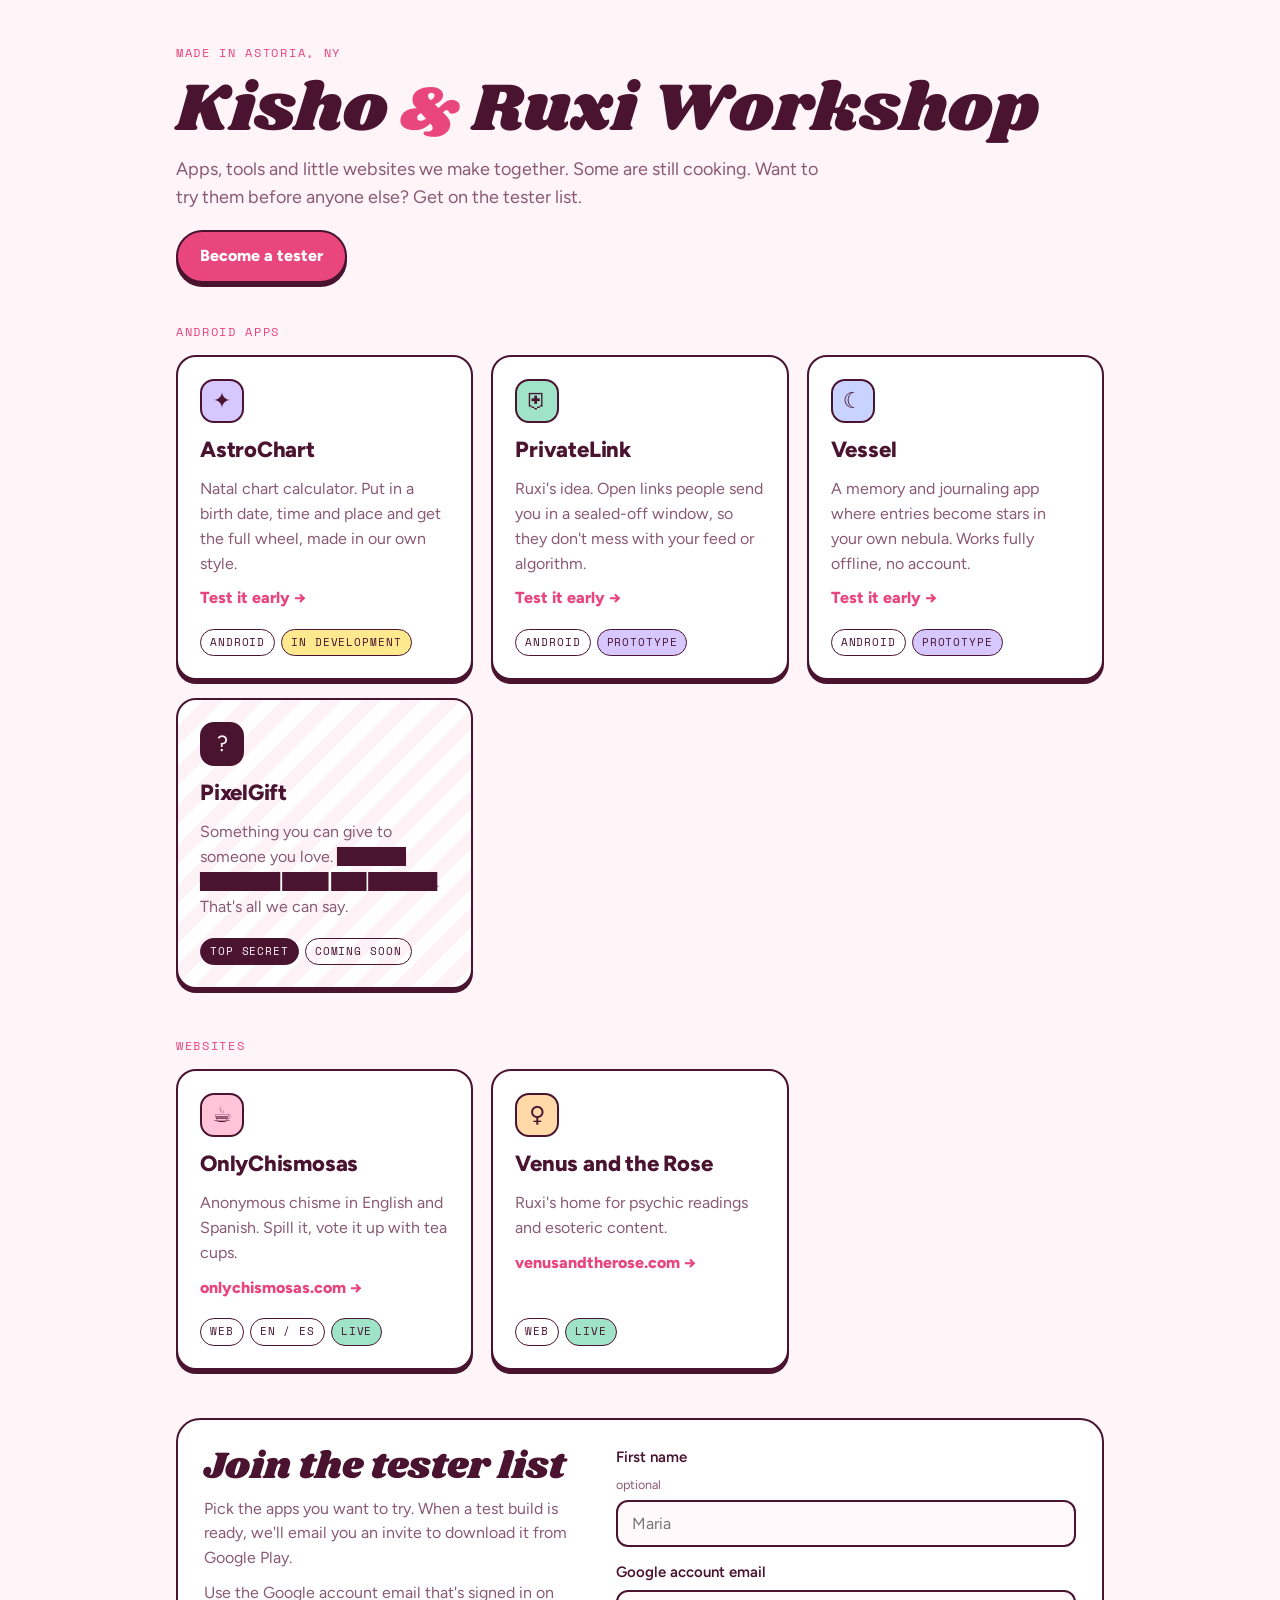
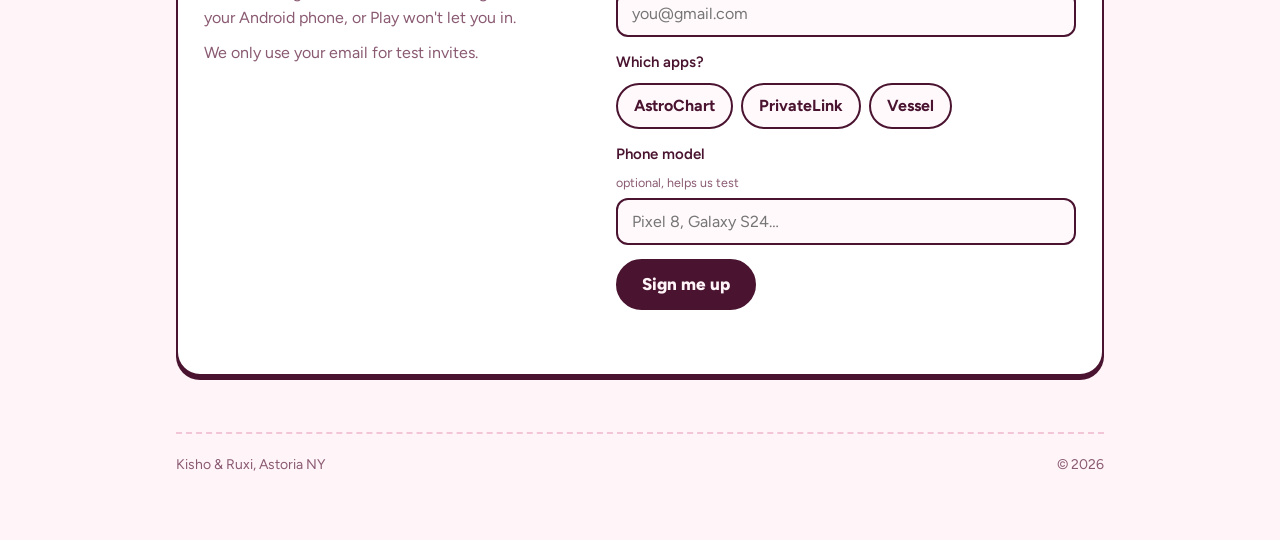
==== index.html @ e6d8a75a "Kisho & Ruxi Workshop: homepage, tester sign-up, secret page for Ruxi Co-Authored-By: Claude Opus 5." ====
<!doctype html>
<html lang="en">
<head>
<meta charset="utf-8">
<meta name="viewport" content="width=device-width, initial-scale=1, viewport-fit=cover">
<title>Kisho &amp; Ruxi Workshop</title>
<meta name="description" content="Apps, tools and websites made by Kisho and Ruxi in Astoria, NY. Sign up to test our apps.">
<meta property="og:title" content="Kisho &amp; Ruxi Workshop">
<meta property="og:description" content="Apps, tools and websites we make together. Join the tester list.">
<link rel="preconnect" href="https://fonts.googleapis.com">
<link rel="preconnect" href="https://fonts.gstatic.com" crossorigin>
<link rel="stylesheet" href="https://fonts.googleapis.com/css2?family=Shrikhand&family=Figtree:wght@400;600;800&family=Space+Mono:wght@400;700&display=swap">
<link rel="icon" href="data:image/svg+xml,%3Csvg xmlns='http://www.w3.org/2000/svg' viewBox='0 0 100 100'%3E%3Ctext y='.9em' font-size='90'%3E%E2%9C%A8%3C/text%3E%3C/svg%3E">
<style>
/* Layout: shop-sign header, two grids of project tickets (apps, websites), then the tester sign-up form. */
:root{
  --bg:#fff4f7; --surface:#ffffff; --ink:#4a1430; --muted:#8a5a72; --line:#f2c6d6;
  --rose:#e8467c; --mint:#9fe3c9; --lemon:#ffe98f; --lilac:#d7c7ff; --sky:#c8d4ff; --blush:#ffc4d8;
  --on-chip:#4a1430; --field:#fff9fb;
  --display:"Shrikhand", Georgia, serif;
  --body:"Figtree", system-ui, -apple-system, "Segoe UI", sans-serif;
  --mono:"Space Mono", ui-monospace, Menlo, monospace;
}
@media (prefers-color-scheme: dark){
  :root:not([data-theme="light"]){ --bg:#22101b; --surface:#2e1625; --ink:#ffe3ec; --muted:#c9a0b4; --line:#4d2a3d; --field:#26121f; color-scheme:dark }
}
:root[data-theme="dark"]{ --bg:#22101b; --surface:#2e1625; --ink:#ffe3ec; --muted:#c9a0b4; --line:#4d2a3d; --field:#26121f; color-scheme:dark }
*{box-sizing:border-box}
body{margin:0; background:var(--bg); color:var(--ink); font:16px/1.55 var(--body)}
.wrap{max-width:960px; margin:0 auto; padding-left:max(16px, env(safe-area-inset-left,0px)); padding-right:max(16px, env(safe-area-inset-right,0px)); padding-block:44px 64px}
header{display:flex; flex-direction:column; gap:12px; margin-bottom:40px}
.kicker{font-family:var(--mono); font-size:12px; text-transform:uppercase; letter-spacing:.14em; color:var(--rose)}
h1{font-family:var(--display); font-weight:400; font-size:clamp(40px,10vw,68px); line-height:1.02; margin:0; text-wrap:balance}
h1 .amp{color:var(--rose)}
.lede{max-width:54ch; color:var(--muted); font-size:18px; margin:0}
.cta{align-self:flex-start; margin-top:6px; text-decoration:none; background:var(--rose); color:#fff; font-weight:800; border:2px solid var(--ink); border-radius:999px; padding:12px 22px; box-shadow:0 4px 0 var(--ink)}
.cta:active{transform:translateY(3px); box-shadow:0 1px 0 var(--ink)}
section+section{margin-top:48px}
.sectionlabel{font-family:var(--mono); font-size:12px; text-transform:uppercase; letter-spacing:.14em; color:var(--rose); margin:0 0 14px}
.grid{display:grid; grid-template-columns:repeat(auto-fill,minmax(260px,1fr)); gap:18px}
.ticket{background:var(--surface); border:2px solid var(--ink); border-radius:20px; padding:22px; display:flex; flex-direction:column; gap:10px; min-width:0; box-shadow:0 4px 0 var(--ink)}
.swatch{width:44px; height:44px; border-radius:14px; border:2px solid var(--ink); display:grid; place-items:center; font-size:22px; color:var(--on-chip)}
.ticket h2{margin:0; font-size:22px; font-weight:800; letter-spacing:-.01em}
.ticket p{margin:0; color:var(--muted)}
.ticket a.go{color:var(--rose); font-weight:800; text-decoration:none; align-self:flex-start}
.ticket a.go:hover{text-decoration:underline}
.tags{display:flex; flex-wrap:wrap; gap:6px; margin-top:auto; padding-top:8px}
.tag{font-family:var(--mono); font-size:11px; text-transform:uppercase; letter-spacing:.08em; padding:4px 9px; border-radius:999px; border:1.5px solid var(--ink)}
.tag.s-dev{background:var(--lemon); color:var(--on-chip)}
.tag.s-proto{background:var(--lilac); color:var(--on-chip)}
.tag.s-live{background:var(--mint); color:var(--on-chip)}
.tag.s-secret{background:var(--ink); color:var(--bg)}
.ticket.secret{background-image:repeating-linear-gradient(-45deg, transparent 0 14px, color-mix(in srgb, var(--rose) 7%, transparent) 14px 28px)}
.redact{color:var(--ink); letter-spacing:-1px; user-select:none}

/* tester form */
.signup{background:var(--surface); border:2px solid var(--ink); border-radius:24px; padding:26px; box-shadow:0 4px 0 var(--ink); display:grid; grid-template-columns:1fr 1.2fr; gap:28px}
.signup h2{font-family:var(--display); font-weight:400; font-size:clamp(28px,6vw,38px); line-height:1.08; margin:0 0 10px; text-wrap:balance}
.signup .about p{margin:0 0 10px; color:var(--muted)}
.signup .about p:last-child{margin:0}
form{display:flex; flex-direction:column; gap:14px; min-width:0}
label.f{display:flex; flex-direction:column; gap:6px; font-weight:600; font-size:15px}
label.f small{font-weight:400; color:var(--muted)}
input[type=text],input[type=email]{font:16px var(--body); padding:12px 14px; border-radius:12px; border:2px solid var(--ink); background:var(--field); color:var(--ink); width:100%}
input:focus-visible,.pick input:focus-visible+span,button:focus-visible,a:focus-visible{outline:3px solid var(--rose); outline-offset:2px}
fieldset{border:0; padding:0; margin:0; display:flex; flex-direction:column; gap:8px}
legend{font-weight:600; font-size:15px; margin-bottom:8px; padding:0}
.picks{display:flex; flex-wrap:wrap; gap:8px}
.pick{position:relative}
.pick input{position:absolute; opacity:0; inset:0; margin:0; cursor:pointer}
.pick span{display:inline-block; padding:9px 16px; border-radius:999px; border:2px solid var(--ink); font-weight:700; background:var(--field)}
.pick input:checked+span{background:var(--rose); color:#fff}
.submit{font:800 17px/1 var(--body); background:var(--ink); color:var(--bg); border:2px solid var(--ink); border-radius:999px; padding:15px 24px; cursor:pointer; align-self:flex-start}
.submit[disabled]{opacity:.6; cursor:wait}
.msg{margin:0; font-weight:600; min-height:1.5em}
.msg.ok{color:var(--rose)}
.msg.err{color:#b4233c}
.hp{position:absolute; left:-9999px; width:1px; height:1px; overflow:hidden}
@media (max-width:720px){ .signup{grid-template-columns:1fr; gap:18px; padding:22px} }

footer{margin-top:56px; padding-top:20px; border-top:2px dashed var(--line); color:var(--muted); font-size:14px; display:flex; justify-content:space-between; flex-wrap:wrap; gap:8px}
</style>
</head>
<body>
<div class="wrap">
  <header>
    <span class="kicker">Made in Astoria, NY</span>
    <h1>Kisho <span class="amp">&amp;</span> Ruxi Workshop</h1>
    <p class="lede">Apps, tools and little websites we make together. Some are still cooking. Want to try them before anyone else? Get on the tester list.</p>
    <a class="cta" href="#testers">Become a tester</a>
  </header>

  <section>
    <p class="sectionlabel">Android apps</p>
    <div class="grid">
      <article class="ticket">
        <div class="swatch" style="background:var(--lilac)">✦</div>
        <h2>AstroChart</h2>
        <p>Natal chart calculator. Put in a birth date, time and place and get the full wheel, made in our own style.</p>
        <a class="go" href="#testers" data-app="AstroChart">Test it early →</a>
        <div class="tags"><span class="tag">Android</span><span class="tag s-dev">In development</span></div>
      </article>
      <article class="ticket">
        <div class="swatch" style="background:var(--mint)">⛨</div>
        <h2>PrivateLink</h2>
        <p>Ruxi's idea. Open links people send you in a sealed-off window, so they don't mess with your feed or algorithm.</p>
        <a class="go" href="#testers" data-app="PrivateLink">Test it early →</a>
        <div class="tags"><span class="tag">Android</span><span class="tag s-proto">Prototype</span></div>
      </article>
      <article class="ticket">
        <div class="swatch" style="background:var(--sky)">☾</div>
        <h2>Vessel</h2>
        <p>A memory and journaling app where entries become stars in your own nebula. Works fully offline, no account.</p>
        <a class="go" href="#testers" data-app="Vessel">Test it early →</a>
        <div class="tags"><span class="tag">Android</span><span class="tag s-proto">Prototype</span></div>
      </article>
      <article class="ticket secret">
        <div class="swatch" style="background:var(--ink); color:var(--bg)">?</div>
        <h2>PixelGift</h2>
        <p>Something you can give to someone you love. <span class="redact">██████ ███████ ████</span> <span class="redact">███ ██████</span>. That's all we can say.</p>
        <div class="tags"><span class="tag s-secret">Top secret</span><span class="tag">Coming soon</span></div>
      </article>
    </div>
  </section>

  <section>
    <p class="sectionlabel">Websites</p>
    <div class="grid">
      <article class="ticket">
        <div class="swatch" style="background:var(--blush)">☕</div>
        <h2>OnlyChismosas</h2>
        <p>Anonymous chisme in English and Spanish. Spill it, vote it up with tea cups.</p>
        <a class="go" href="https://onlychismosas.com" target="_blank" rel="noopener">onlychismosas.com →</a>
        <div class="tags"><span class="tag">Web</span><span class="tag">EN / ES</span><span class="tag s-live">Live</span></div>
      </article>
      <article class="ticket">
        <div class="swatch" style="background:#ffd9a8">♀</div>
        <h2>Venus and the Rose</h2>
        <p>Ruxi's home for psychic readings and esoteric content.</p>
        <a class="go" href="https://venusandtherose.com" target="_blank" rel="noopener">venusandtherose.com →</a>
        <div class="tags"><span class="tag">Web</span><span class="tag s-live">Live</span></div>
      </article>
    </div>
  </section>

  <section id="testers">
    <div class="signup">
      <div class="about">
        <h2>Join the tester list</h2>
        <p>Pick the apps you want to try. When a test build is ready, we'll email you an invite to download it from Google Play.</p>
        <p>Use the Google account email that's signed in on your Android phone, or Play won't let you in.</p>
        <p>We only use your email for test invites.</p>
      </div>
      <form id="signup" novalidate>
        <label class="f" for="name">First name <small>optional</small>
          <input type="text" id="name" name="name" maxlength="80" autocomplete="given-name" placeholder="Maria">
        </label>
        <label class="f" for="email">Google account email
          <input type="email" id="email" name="email" maxlength="200" autocomplete="email" placeholder="you@gmail.com" required>
        </label>
        <fieldset>
          <legend>Which apps?</legend>
          <div class="picks">
            <label class="pick"><input type="checkbox" id="app-astrochart" name="apps" value="AstroChart"><span>AstroChart</span></label>
            <label class="pick"><input type="checkbox" id="app-privatelink" name="apps" value="PrivateLink"><span>PrivateLink</span></label>
            <label class="pick"><input type="checkbox" id="app-vessel" name="apps" value="Vessel"><span>Vessel</span></label>
          </div>
        </fieldset>
        <label class="f" for="device">Phone model <small>optional, helps us test</small>
          <input type="text" id="device" name="device" maxlength="40" placeholder="Pixel 8, Galaxy S24…">
        </label>
        <div class="hp" aria-hidden="true"><label for="website">Website</label><input type="text" id="website" name="website" tabindex="-1" autocomplete="off"></div>
        <button class="submit" type="submit" id="submit">Sign me up</button>
        <p class="msg" id="msg" role="status"></p>
      </form>
    </div>
  </section>

  <footer>
    <span>Kisho &amp; Ruxi, Astoria NY</span>
    <span>© <span id="yr"></span></span>
  </footer>
</div>

<script src="config.js"></script>
<script>
document.getElementById('yr').textContent = new Date().getFullYear();

// "Test it early" links pre-check that app
document.querySelectorAll('a[data-app]').forEach(a => a.addEventListener('click', () => {
  const box = document.querySelector(`input[name=apps][value="${a.dataset.app}"]`);
  if (box) box.checked = true;
}));

const form = document.getElementById('signup'), msg = document.getElementById('msg'), btn = document.getElementById('submit');
const say = (t, cls) => { msg.textContent = t; msg.className = 'msg ' + (cls || ''); };

form.addEventListener('submit', async (e) => {
  e.preventDefault();
  if (form.website.value) { say("You're on the list. Thank you!", 'ok'); return; } // bot trap
  const email = form.email.value.trim().toLowerCase();
  const apps = [...form.querySelectorAll('input[name=apps]:checked')].map(b => b.value);
  if (!/^[^@\s]+@[^@\s]+\.[^@\s]+$/.test(email)) { say('Check your email address, it looks incomplete.', 'err'); form.email.focus(); return; }
  if (!apps.length) { say('Pick at least one app to test.', 'err'); return; }
  const cfg = window.WS_CONFIG || {};
  btn.disabled = true; btn.textContent = 'Signing you up…'; say('');
  try {
    const res = await fetch(cfg.SUPABASE_URL + '/rest/v1/testers', {
      method: 'POST',
      headers: { 'apikey': cfg.SUPABASE_ANON_KEY, 'Authorization': 'Bearer ' + cfg.SUPABASE_ANON_KEY, 'Content-Type': 'application/json', 'Prefer': 'return=minimal' },
      body: JSON.stringify({ email, apps, name: form.name.value.trim() || null, device: form.device.value.trim() || null })
    });
    if (res.ok) { form.reset(); say("You're on the list! Watch your email for an invite. 💌", 'ok'); }
    else if (res.status === 409) { say("You're already on the list with that email.", 'ok'); }
    else { say("Sign-up didn't go through. Try again in a minute.", 'err'); }
  } catch (err) {
    say("Couldn't reach the sign-up list. Check your connection and try again.", 'err');
  } finally {
    btn.disabled = false; btn.textContent = 'Sign me up';
  }
});
</script>
</body>
</html>
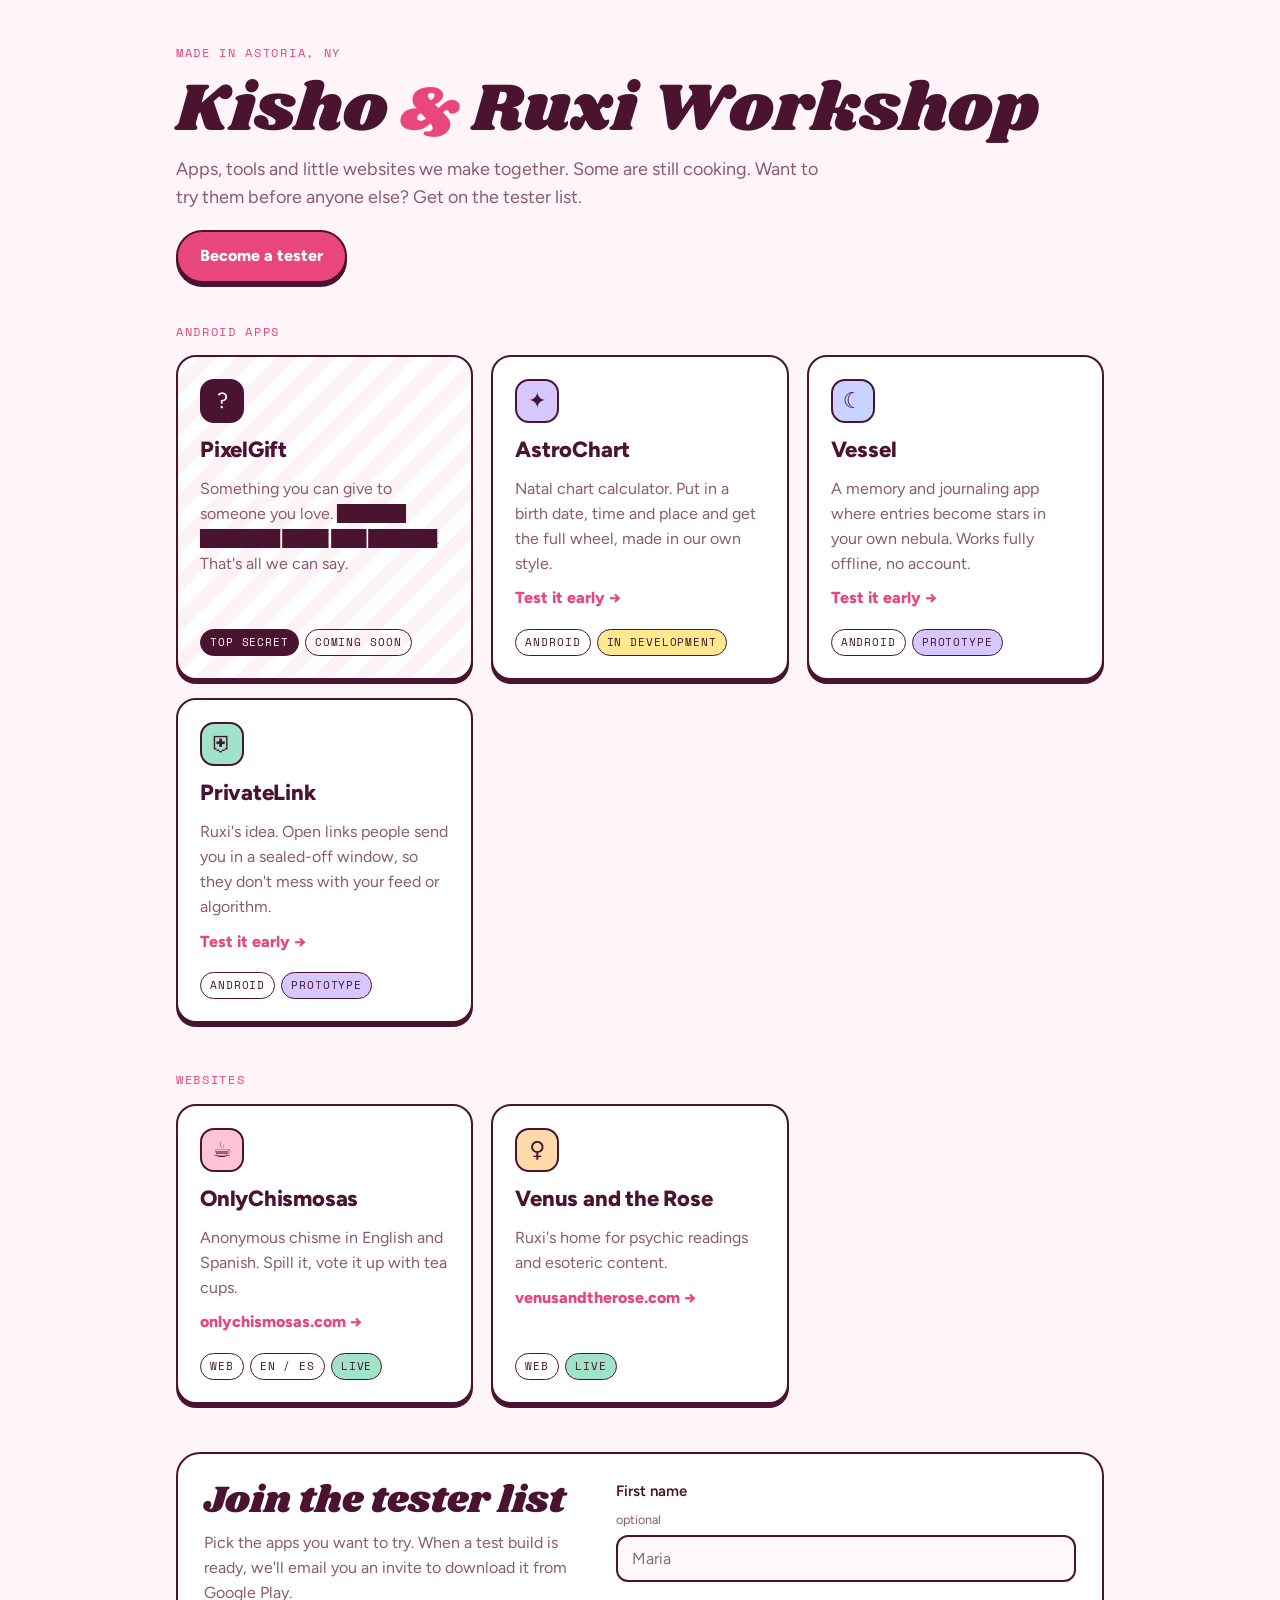
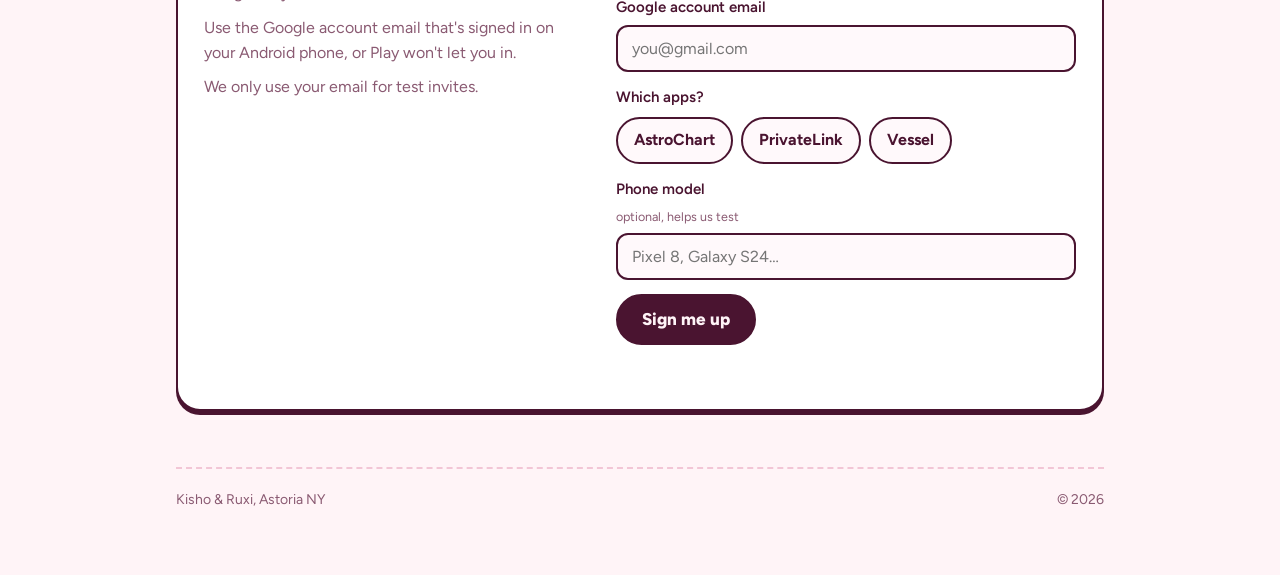
==== commit 9b750c4d: "Order apps by release: PixelGift, AstroChart, Vessel, PrivateLink Co-Authored-By: Claude Opus 5.5 <n" ====
--- a/index.html
+++ b/index.html
@@ -93,6 +93,12 @@
   <section>
     <p class="sectionlabel">Android apps</p>
     <div class="grid">
+      <article class="ticket secret">
+        <div class="swatch" style="background:var(--ink); color:var(--bg)">?</div>
+        <h2>PixelGift</h2>
+        <p>Something you can give to someone you love. <span class="redact">██████ ███████ ████</span> <span class="redact">███ ██████</span>. That's all we can say.</p>
+        <div class="tags"><span class="tag s-secret">Top secret</span><span class="tag">Coming soon</span></div>
+      </article>
       <article class="ticket">
         <div class="swatch" style="background:var(--lilac)">✦</div>
         <h2>AstroChart</h2>
@@ -101,24 +107,18 @@
         <div class="tags"><span class="tag">Android</span><span class="tag s-dev">In development</span></div>
       </article>
       <article class="ticket">
+        <div class="swatch" style="background:var(--sky)">☾</div>
+        <h2>Vessel</h2>
+        <p>A memory and journaling app where entries become stars in your own nebula. Works fully offline, no account.</p>
+        <a class="go" href="#testers" data-app="Vessel">Test it early →</a>
+        <div class="tags"><span class="tag">Android</span><span class="tag s-proto">Prototype</span></div>
+      </article>
+      <article class="ticket">
         <div class="swatch" style="background:var(--mint)">⛨</div>
         <h2>PrivateLink</h2>
         <p>Ruxi's idea. Open links people send you in a sealed-off window, so they don't mess with your feed or algorithm.</p>
         <a class="go" href="#testers" data-app="PrivateLink">Test it early →</a>
         <div class="tags"><span class="tag">Android</span><span class="tag s-proto">Prototype</span></div>
-      </article>
-      <article class="ticket">
-        <div class="swatch" style="background:var(--sky)">☾</div>
-        <h2>Vessel</h2>
-        <p>A memory and journaling app where entries become stars in your own nebula. Works fully offline, no account.</p>
-        <a class="go" href="#testers" data-app="Vessel">Test it early →</a>
-        <div class="tags"><span class="tag">Android</span><span class="tag s-proto">Prototype</span></div>
-      </article>
-      <article class="ticket secret">
-        <div class="swatch" style="background:var(--ink); color:var(--bg)">?</div>
-        <h2>PixelGift</h2>
-        <p>Something you can give to someone you love. <span class="redact">██████ ███████ ████</span> <span class="redact">███ ██████</span>. That's all we can say.</p>
-        <div class="tags"><span class="tag s-secret">Top secret</span><span class="tag">Coming soon</span></div>
       </article>
     </div>
   </section>
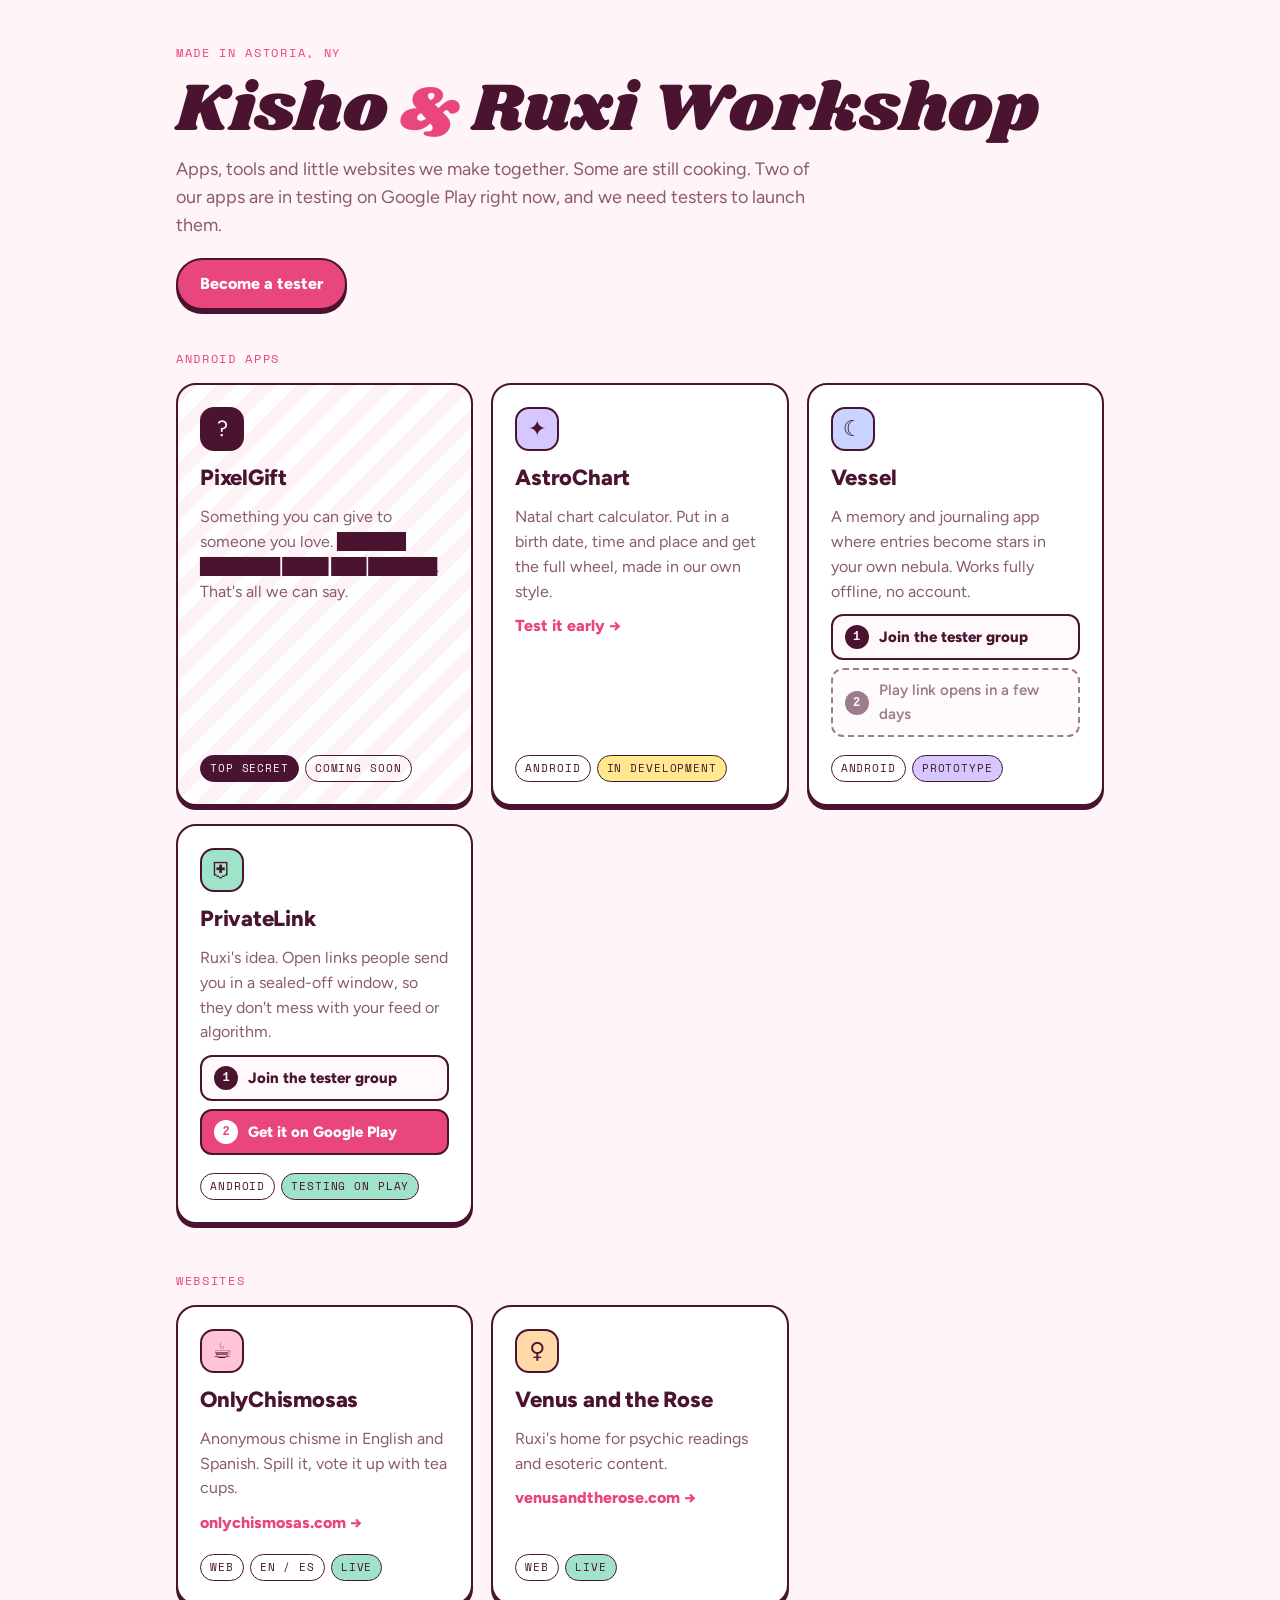
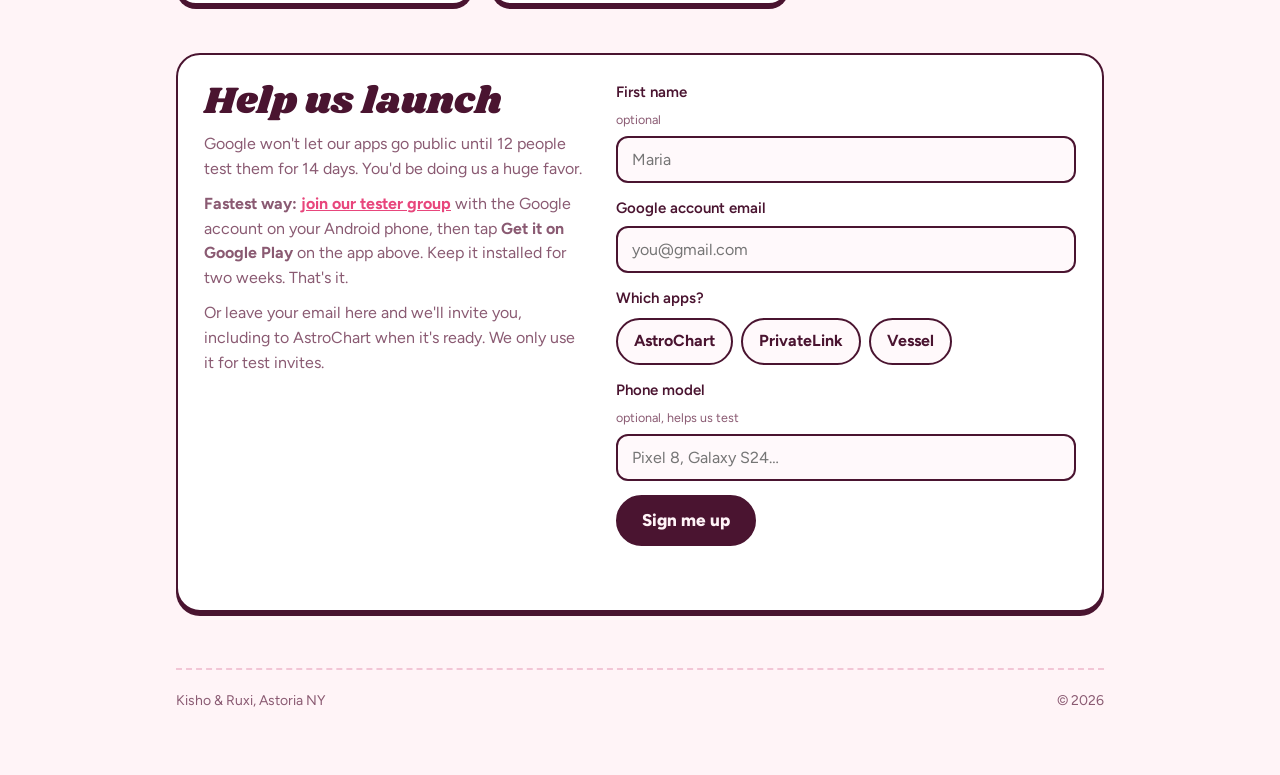
==== commit 4d05fb44: "Tester steps: join group, then get it on Google Play Co-Authored-By: Claude Opus 5.5 <noreply@anthro" ====
--- a/index.html
+++ b/index.html
@@ -53,6 +53,14 @@
 .ticket.secret{background-image:repeating-linear-gradient(-45deg, transparent 0 14px, color-mix(in srgb, var(--rose) 7%, transparent) 14px 28px)}
 .redact{color:var(--ink); letter-spacing:-1px; user-select:none}
 
+.steps{display:flex; flex-direction:column; gap:8px}
+.step{display:flex; align-items:center; gap:10px; text-decoration:none; font-weight:800; font-size:15px; color:var(--ink); border:2px solid var(--ink); border-radius:12px; padding:9px 12px; background:var(--field)}
+.step b{display:grid; place-items:center; width:24px; height:24px; flex:none; border-radius:50%; background:var(--ink); color:var(--bg); font:700 12px var(--mono)}
+.step:hover{background:var(--surface)}
+.step.play{background:var(--rose); color:#fff}
+.step.play b{background:#fff; color:var(--rose)}
+.step.off{opacity:.55; font-weight:600; border-style:dashed}
+.about a{color:var(--rose); font-weight:700}
 /* tester form */
 .signup{background:var(--surface); border:2px solid var(--ink); border-radius:24px; padding:26px; box-shadow:0 4px 0 var(--ink); display:grid; grid-template-columns:1fr 1.2fr; gap:28px}
 .signup h2{font-family:var(--display); font-weight:400; font-size:clamp(28px,6vw,38px); line-height:1.08; margin:0 0 10px; text-wrap:balance}
@@ -86,7 +94,7 @@
   <header>
     <span class="kicker">Made in Astoria, NY</span>
     <h1>Kisho <span class="amp">&amp;</span> Ruxi Workshop</h1>
-    <p class="lede">Apps, tools and little websites we make together. Some are still cooking. Want to try them before anyone else? Get on the tester list.</p>
+    <p class="lede">Apps, tools and little websites we make together. Some are still cooking. Two of our apps are in testing on Google Play right now, and we need testers to launch them.</p>
     <a class="cta" href="#testers">Become a tester</a>
   </header>
 
@@ -110,15 +118,21 @@
         <div class="swatch" style="background:var(--sky)">☾</div>
         <h2>Vessel</h2>
         <p>A memory and journaling app where entries become stars in your own nebula. Works fully offline, no account.</p>
-        <a class="go" href="#testers" data-app="Vessel">Test it early →</a>
+        <div class="steps">
+          <a class="step" href="https://groups.google.com/g/kisho-ruxi-testers" target="_blank" rel="noopener"><b>1</b>Join the tester group</a>
+          <span class="step off"><b>2</b>Play link opens in a few days</span>
+        </div>
         <div class="tags"><span class="tag">Android</span><span class="tag s-proto">Prototype</span></div>
       </article>
       <article class="ticket">
         <div class="swatch" style="background:var(--mint)">⛨</div>
         <h2>PrivateLink</h2>
         <p>Ruxi's idea. Open links people send you in a sealed-off window, so they don't mess with your feed or algorithm.</p>
-        <a class="go" href="#testers" data-app="PrivateLink">Test it early →</a>
-        <div class="tags"><span class="tag">Android</span><span class="tag s-proto">Prototype</span></div>
+        <div class="steps">
+          <a class="step" href="https://groups.google.com/g/kisho-ruxi-testers" target="_blank" rel="noopener"><b>1</b>Join the tester group</a>
+          <a class="step play" href="https://play.google.com/apps/testing/com.kisho911.privatelink" target="_blank" rel="noopener"><b>2</b>Get it on Google Play</a>
+        </div>
+        <div class="tags"><span class="tag">Android</span><span class="tag s-live">Testing on Play</span></div>
       </article>
     </div>
   </section>
@@ -146,10 +160,10 @@
   <section id="testers">
     <div class="signup">
       <div class="about">
-        <h2>Join the tester list</h2>
-        <p>Pick the apps you want to try. When a test build is ready, we'll email you an invite to download it from Google Play.</p>
-        <p>Use the Google account email that's signed in on your Android phone, or Play won't let you in.</p>
-        <p>We only use your email for test invites.</p>
+        <h2>Help us launch</h2>
+        <p>Google won't let our apps go public until 12 people test them for 14 days. You'd be doing us a huge favor.</p>
+        <p><strong>Fastest way:</strong> <a href="https://groups.google.com/g/kisho-ruxi-testers" target="_blank" rel="noopener">join our tester group</a> with the Google account on your Android phone, then tap <strong>Get it on Google Play</strong> on the app above. Keep it installed for two weeks. That's it.</p>
+        <p>Or leave your email here and we'll invite you, including to AstroChart when it's ready. We only use it for test invites.</p>
       </div>
       <form id="signup" novalidate>
         <label class="f" for="name">First name <small>optional</small>
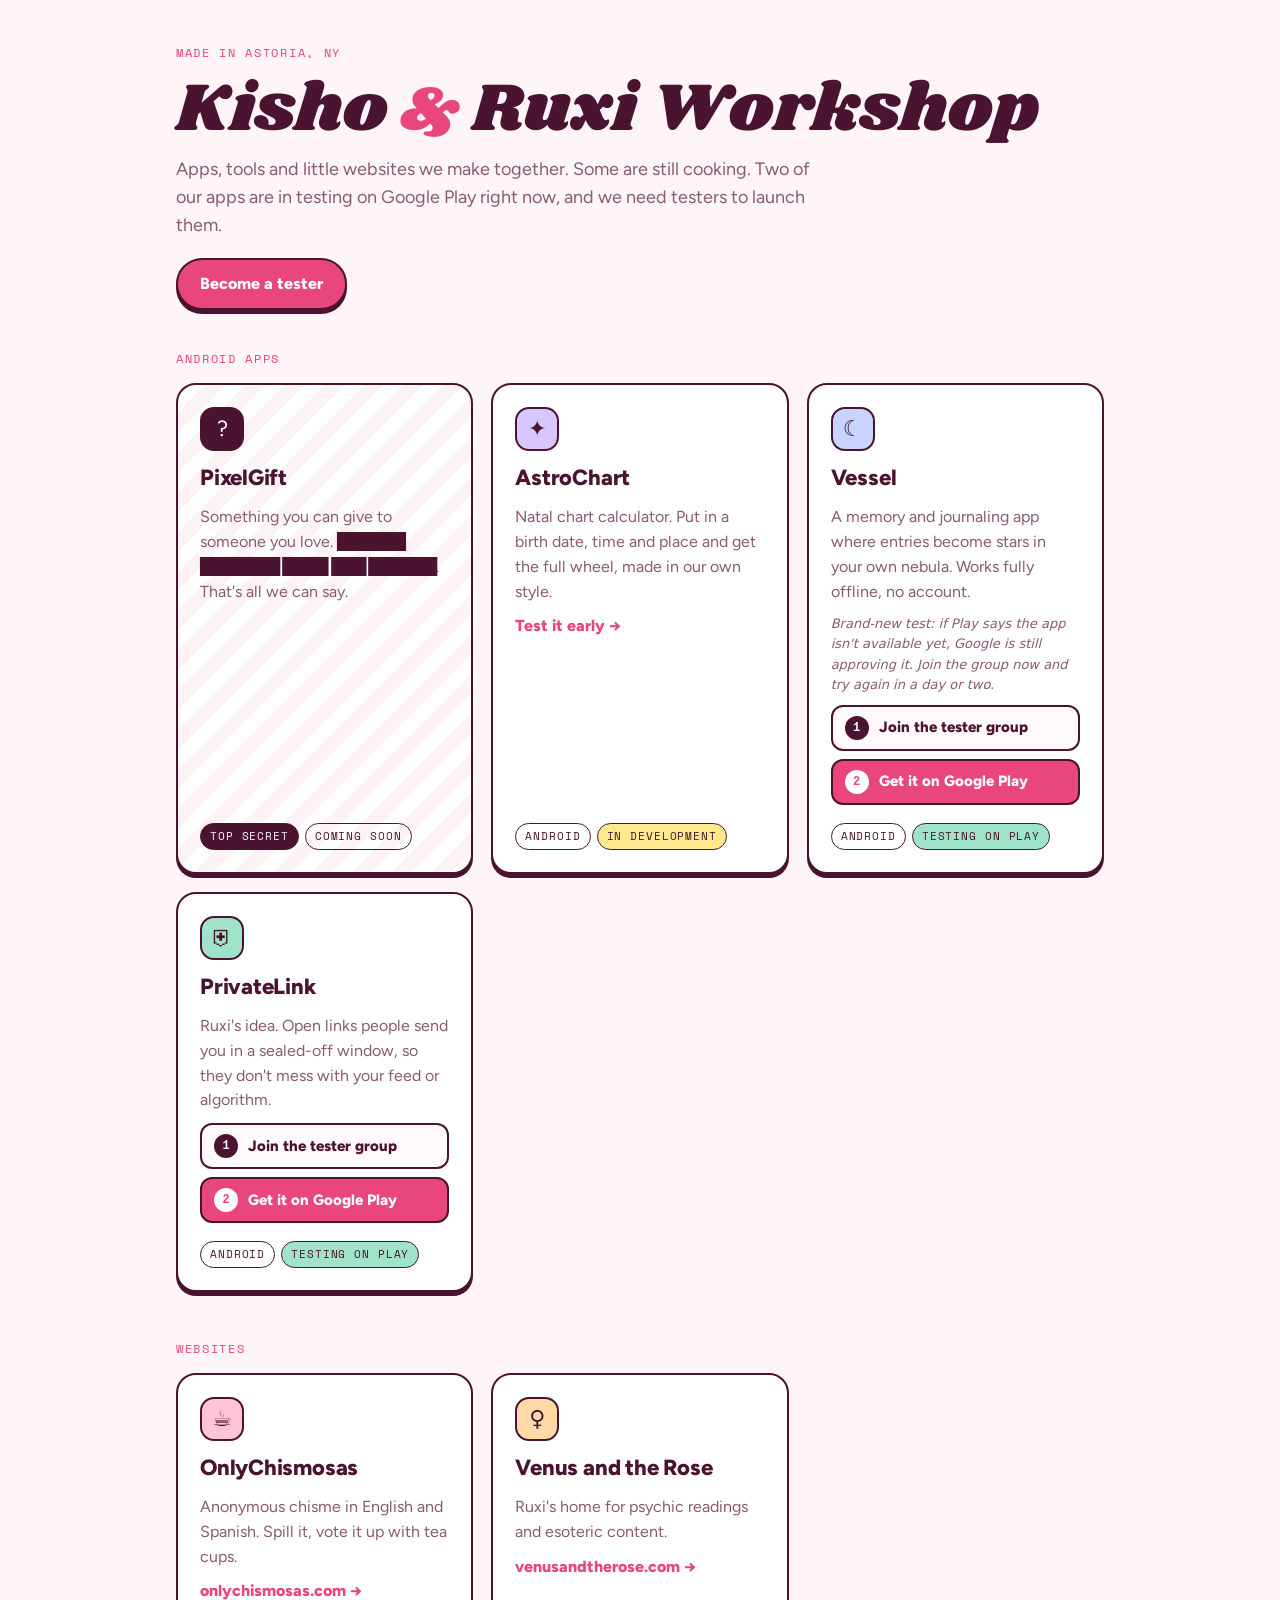
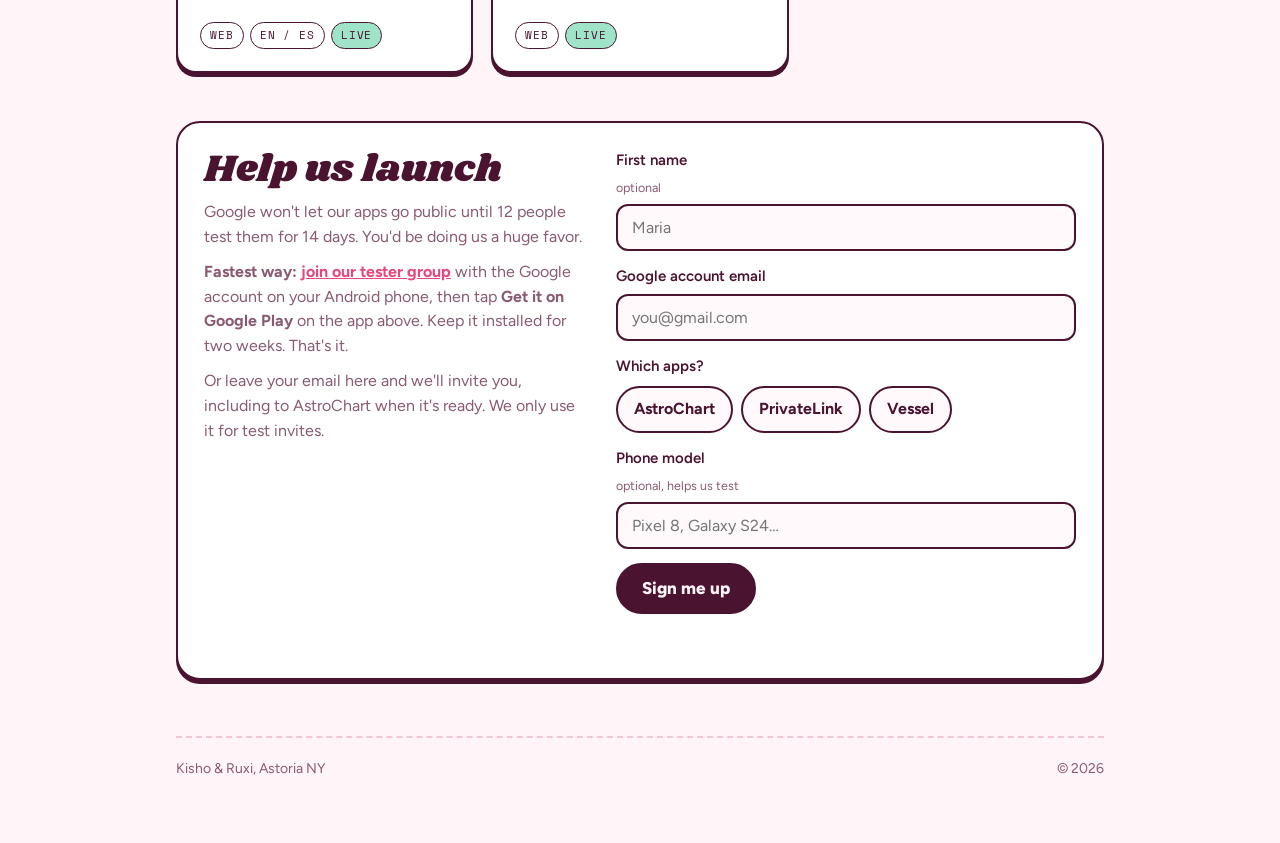
==== commit b1c7fe8d: "Vessel: tester group + Google Play testing link Co-Authored-By: Claude Opus 5.5 <noreply@anthropic.c" ====
--- a/index.html
+++ b/index.html
@@ -61,6 +61,7 @@
 .step.play b{background:#fff; color:var(--rose)}
 .step.off{opacity:.55; font-weight:600; border-style:dashed}
 .about a{color:var(--rose); font-weight:700}
+.ticket p.note{font-size:13px; font-style:italic}
 /* tester form */
 .signup{background:var(--surface); border:2px solid var(--ink); border-radius:24px; padding:26px; box-shadow:0 4px 0 var(--ink); display:grid; grid-template-columns:1fr 1.2fr; gap:28px}
 .signup h2{font-family:var(--display); font-weight:400; font-size:clamp(28px,6vw,38px); line-height:1.08; margin:0 0 10px; text-wrap:balance}
@@ -118,11 +119,12 @@
         <div class="swatch" style="background:var(--sky)">☾</div>
         <h2>Vessel</h2>
         <p>A memory and journaling app where entries become stars in your own nebula. Works fully offline, no account.</p>
+        <p class="note">Brand-new test: if Play says the app isn't available yet, Google is still approving it. Join the group now and try again in a day or two.</p>
         <div class="steps">
           <a class="step" href="https://groups.google.com/g/kisho-ruxi-testers" target="_blank" rel="noopener"><b>1</b>Join the tester group</a>
-          <span class="step off"><b>2</b>Play link opens in a few days</span>
+          <a class="step play" href="https://play.google.com/apps/testing/com.kisho911.app" target="_blank" rel="noopener"><b>2</b>Get it on Google Play</a>
         </div>
-        <div class="tags"><span class="tag">Android</span><span class="tag s-proto">Prototype</span></div>
+        <div class="tags"><span class="tag">Android</span><span class="tag s-live">Testing on Play</span></div>
       </article>
       <article class="ticket">
         <div class="swatch" style="background:var(--mint)">⛨</div>
